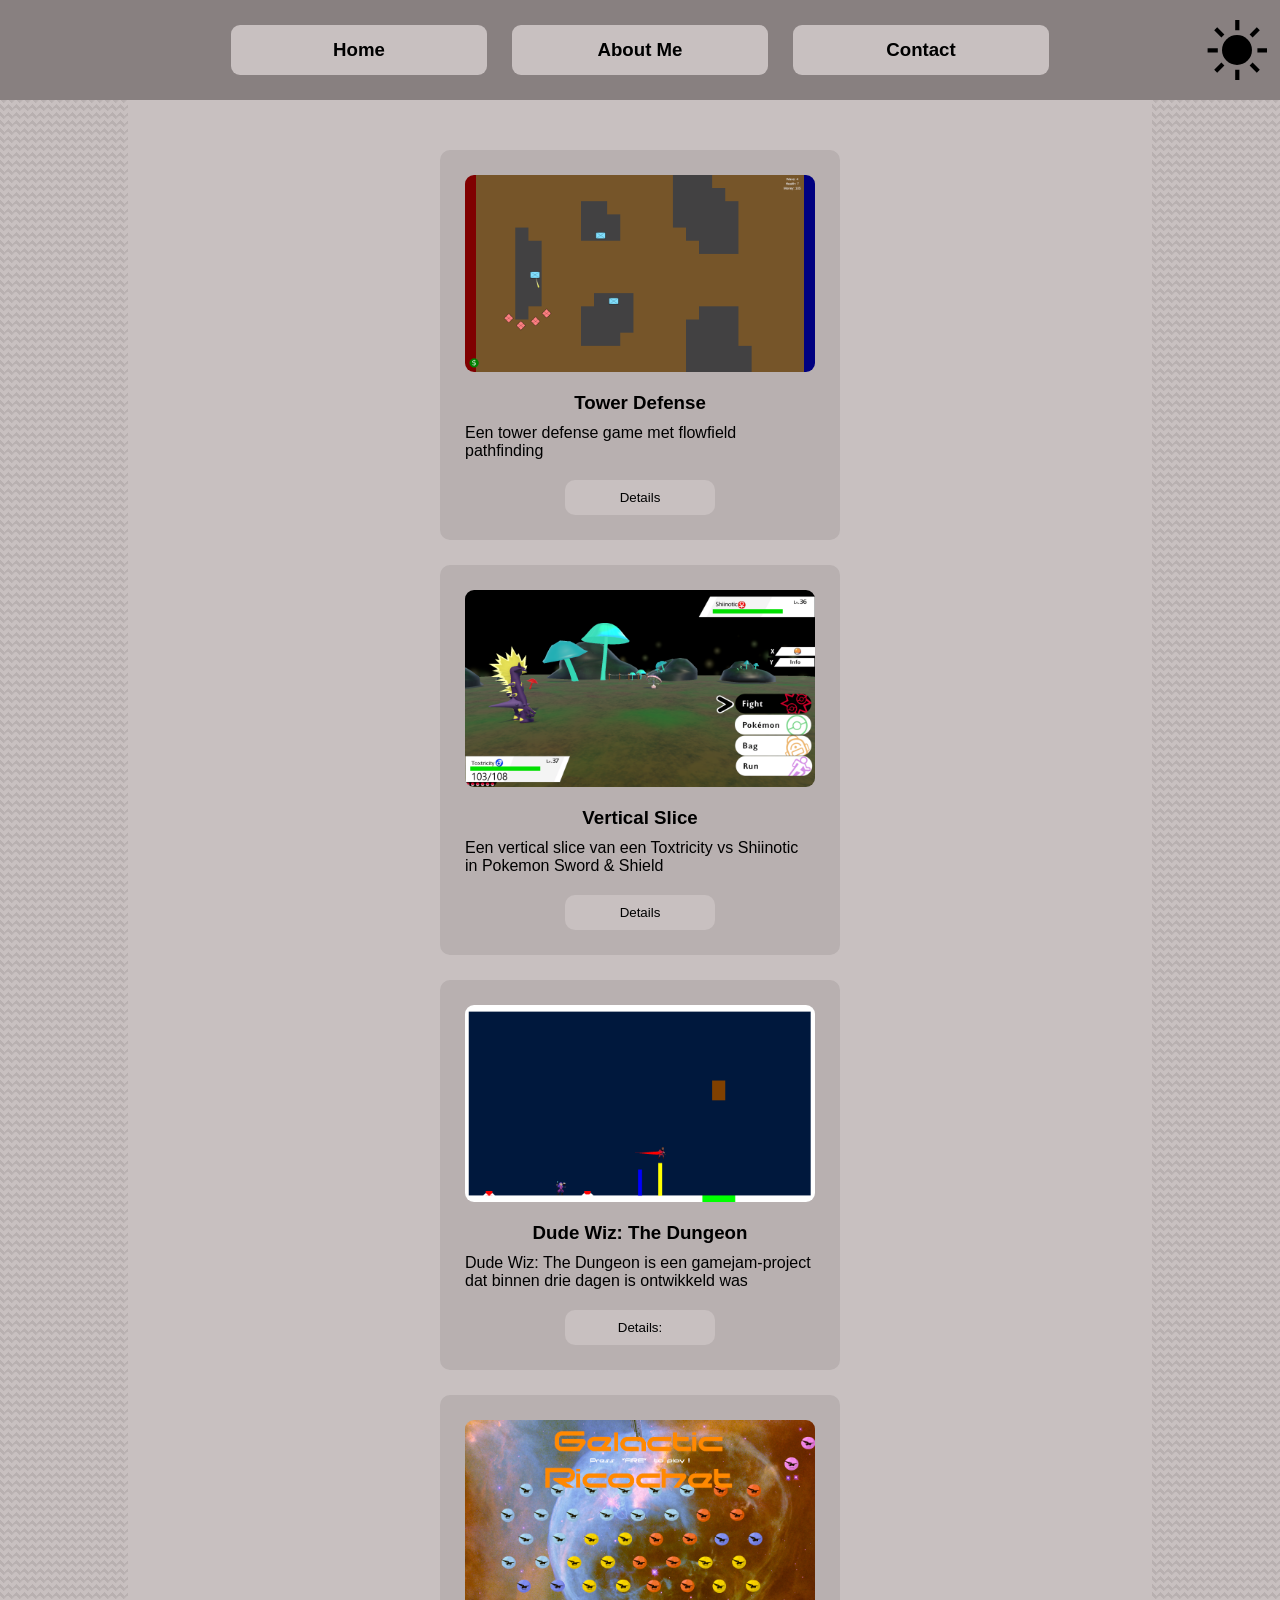
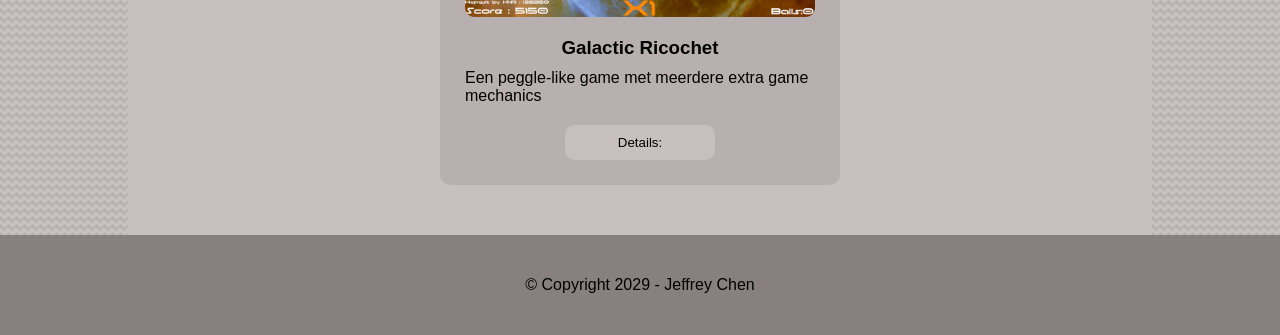
==== index.html @ 94def3a1 "Entry file" ====
<!DOCTYPE html>
<html lang="nl">

<head>
    <meta charset="UTF-8">
    <meta name="viewport" content="width=device-width, initial-scale=1.0">
    <title>Portfolio</title>
    <link rel="stylesheet" href="css/styles.css">
    <link rel="icon" type="image/jpg" href="img/fumo.jpg">
    <script>
        function getCookie(cname) {
            let name = cname + "=";
            let decodedCookie = decodeURIComponent(document.cookie);
            let ca = decodedCookie.split(';');
            for (let i = 0; i < ca.length; i++) {
                let c = ca[i];
                while (c.charAt(0) == ' ') {
                    c = c.substring(1);
                }
                if (c.indexOf(name) == 0) {
                    return c.substring(name.length, c.length);
                }
            }
            return "";
        } 
    </script>
    <script src="js/getURL.js">
        var url;
        // Check system theme and change to it
    </script>
    <script defer src="js/themeCheck.js">
        // Check system theme and change to it
    </script>
    <script defer src="js/themeChange.js">
        // Theme change script
    </script>
</head>

<body class="shadow" onload="getURL(), themeCheck()">
    <header>
        <nav>
            <ul id="navLinks">
                <li><a href="." class="headerLinks">Home</a></li>
                <li><a href="aboutme/" class="headerLinks">About Me</a></li>
                <li><a href="contact/" class="headerLinks">Contact</a></li>
            </ul>
        </nav>
        <input type="image" src="img/moon.svg" alt="Theme change button" id="theme">
    </header>   
    <main>
        <div id="innerContent">
            <ul id="projectList">
                <li>
                    <a href="https://github.com/38684/TowerDefense" class="projectImage">
                        <img src="img/projects/TowerDefense.png" alt="">
                    </a>
                    <div>
                        <h3>Tower Defense</h3>
                        <p>Een tower defense game met flowfield pathfinding</p>
                    </div>
                    <a href="https://github.com/38684/TowerDefense" class="detailButton">
                        <input type="button" value="Details">
                    </a>
                </li>
                <li>
                    <a href="https://github.com/38684/Vert  al-Slice-Pokemon" class="projectImage">
                        <img src="img/projects/VerticalSlice.png" alt="">
                    </a>
                    <div>
                        <h3>Vertical Slice</h3>
                        <p>Een vertical slice van een Toxtricity vs Shiinotic in Pokemon Sword & Shield</p>
                    </div>
                    <a href="https://github.com/38684/Vertical-Slice-Pokemon" class="detailButton">
                        <input type="button" value="Details">
                    </a>
                </li>
                <li>
                    <a href="https://github.com/MixmasterX28/YoungAndOldGamejam" class="projectImage">
                        <img src="img/projects/YoungAndOldGameJam.png" alt="">
                    </a>
                    <div>
                        <h3>Dude Wiz: The Dungeon</h3>
                        <p>Dude Wiz: The Dungeon is een gamejam-project dat binnen drie dagen is ontwikkeld was</p>
                    </div>
                    <a href="https://github.com/38684/TowerDefense" class="detailButton">
                        <input type="button" value="Details:">
                    </a>
                </li>
                <li>
                    <a href="" class="projectImage">
                        <img src="img/projects/GalacticRicochet.png" alt="">
                    </a>
                    <div>
                        <h3>Galactic Ricochet</h3>
                        <p>Een peggle-like game met meerdere extra game mechanics</p>
                    </div>
                    <a href="" class="detailButton">
                        <input type="button" value="Details:">
                    </a>
                </li>
            </ul>
        </div>
    </main>
    <footer>
        <p>&copy; Copyright 2029 - Jeffrey Chen</p>
    </footer>
</body>

</html>
---- css/styles.css ----
* {
    margin: 0;
    padding: 0;
}

/*Theme colors*/
:root {
    --header-color: #50506E;
    --article-color: #8888BB;
    --div-color: #696990;
    --text-color: #EEEEEE;
}

[theme="light"] {
    --header-color: #888080;
    --article-color: #B8B0B0;
    --div-color: #C8C0C0;
    --text-color: #000000;
}

/*Background dim when in dark mode*/
.dim {
    box-shadow: inset 0 0 0 1000px rgba(13, 13, 13, .5);
}

html {
    scroll-behavior: smooth;
}

header {
    width: 100%;
    height: 100px;
    box-sizing: border-box;
    background-color: var(--header-color);
    display: grid;
    grid-template-columns: 0fr 1fr 0fr;
    transition: 0.2s;
    align-items: center;
    padding: 0px 20px;
}

a {
    width: 100%;
    border: 0;
    background: none;
    text-align: center;
    line-height: 50px;
    text-decoration: none;
    font-family: Arial, Helvetica, sans-serif;
}

nav {
    grid-column: 2;
    display: flex;
    justify-content: center;
    max-width: 100%;
    height: 50px;
}

#navLinks {
    list-style: none;
    display: flex;
    justify-content: center;
    overflow: auto;
    gap: 25px;
    flex-wrap: wrap;
    padding: 0;
}

#navLinks > li {
    display: flex;
    justify-content: center;
    width: 20vw;
    border-radius: 1vh;
}

#navLinks > li > a {
    color: var(--text-color);   
    border: 0;
    font-size: 14pt;
    font-weight: 600;
    background: none;
}

#navLinks > li:hover {
    background-color: #000000;
}

#theme {
    width: 60px;
    height: 60px;
    border-style: none;
    background-color: transparent;
    grid-column: end;
    position: absolute;
    right: 1%;
}

main, article {
    box-sizing: border-box;
    width: 100%;
    min-height: 80vh;
    transition: 0.2s;
    padding: 0px 10vw;
    background-color: #696990;
        background-image: linear-gradient(135deg, var(--article-color) 10%, transparent 25%), linear-gradient(225deg, var(--article-color) 25%, transparent 25%), linear-gradient(45deg, var(--article-color) 25%, transparent 25%), linear-gradient(315deg, var(--article-color) 25%, var(--div-color) 25%);
        background-position: 4px 0, 4px 0, 0 0, 0 0;
        background-size: 8px 8px;
        background-repeat: repeat;
}

#innerContent {
    background-color: var(--div-color);
    min-height: 80vh;
    padding: 50px 200px;
}

div {
    gap: 30px;
    transition: 0.2s;
}

h1, h2, h3, p {
    font-family: Arial, Helvetica, sans-serif;
    color: var(--text-color);
}   

#projectList {
    display: flex;
    flex-wrap: wrap;
    gap: 25px;
    justify-content: center;
}

#projectList > li {
    display: flex;
    width: 350px;
    flex-wrap: wrap;
    justify-content: center;
    background-color: var(--article-color);
    padding: 25px;
    border-radius: 10px;
}

#projectList > li > div {
    margin: 20px 0;
    display: flex;
    flex-direction: column;
    align-items: center;
    gap: 10px;
}

.projectImage {
    max-height: 197px;
}

.projectImage > img {
    width: 350px;
    height: 197px;
    border: none;
    border-radius: 1vh;
}

.detailButton {
    display: flex;
    width: 150px;
    height: 35px;
}

.detailButton > input {
    border: none;
    width: 100%;
    height: 100%;
    border-radius: 10px;
    color: var(--text-color);
    background-color: var(--div-color);
    cursor: pointer;
}

#portrait {
    width: 200px;
    height: 200px;
    border-radius: 50%;
}

#aboutMe {
    display: flex;
    justify-content: center;
    align-items: center;
}

#skills {
    padding: 50px 150px;
    display: flex;
    flex-direction: column;
    align-items: center;
}

#skills > div {
    display: flex;
    gap: 25px;
}

.logo {
    width: 100px;
}

li {
    font-family: Arial, Helvetica, sans-serif;
    color: var(--text-color);
    background-color: var(--div-color);
}

#contact {
    display: flex;
    flex-direction: column;
    justify-content: center;
    align-items: center;
}

#contact > h2 {
    text-align: center;
    text-wrap: unset;
}

.contacts {
    width: 50vw;
    height: 10vw;
    padding: 50px;
    display: flex;
    align-items: center;
    border-radius: 50px;
    background-color: var(--article-color);
}

footer {
    width: 100%;
    height: 100px;
    box-sizing: border-box;
    transition: 0.2s;
    background-color: var(--header-color);
    display: flex;
    justify-content: center;
    align-items: center;
    padding: 0px 20px;
}
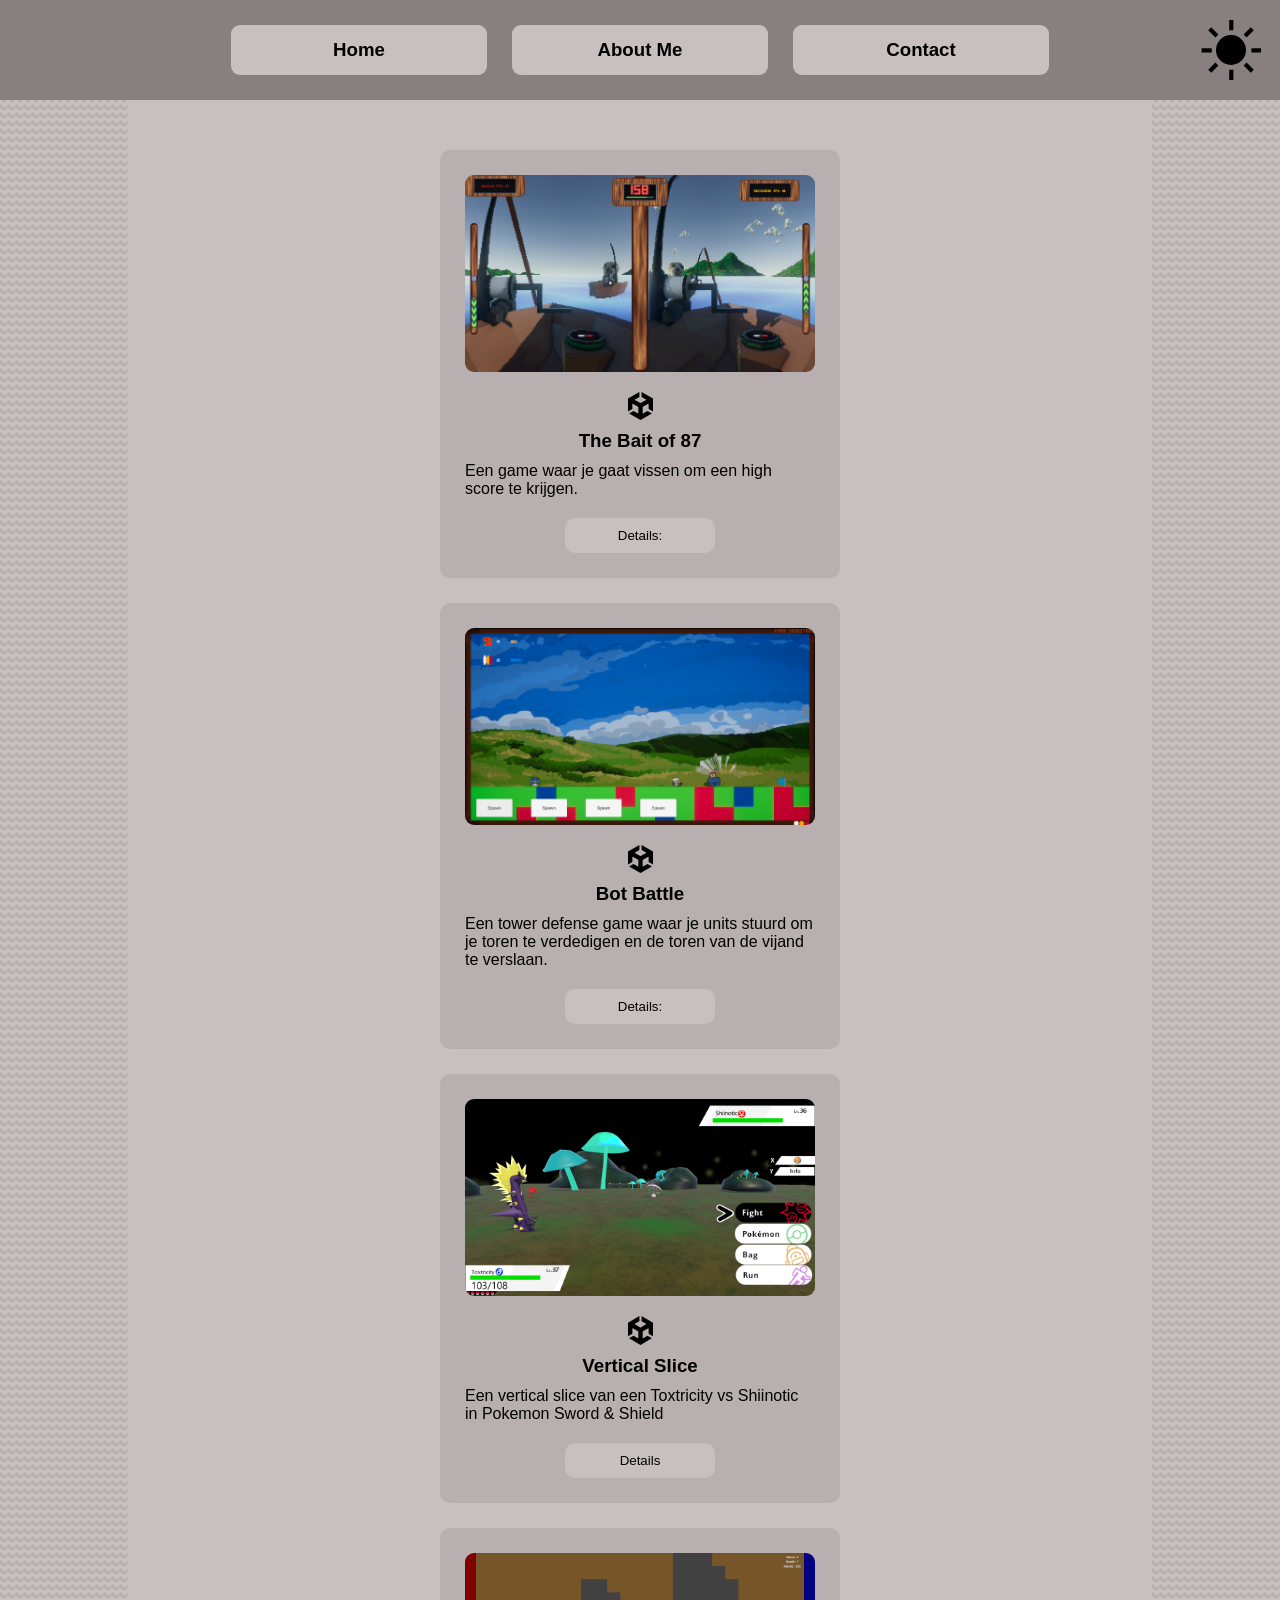
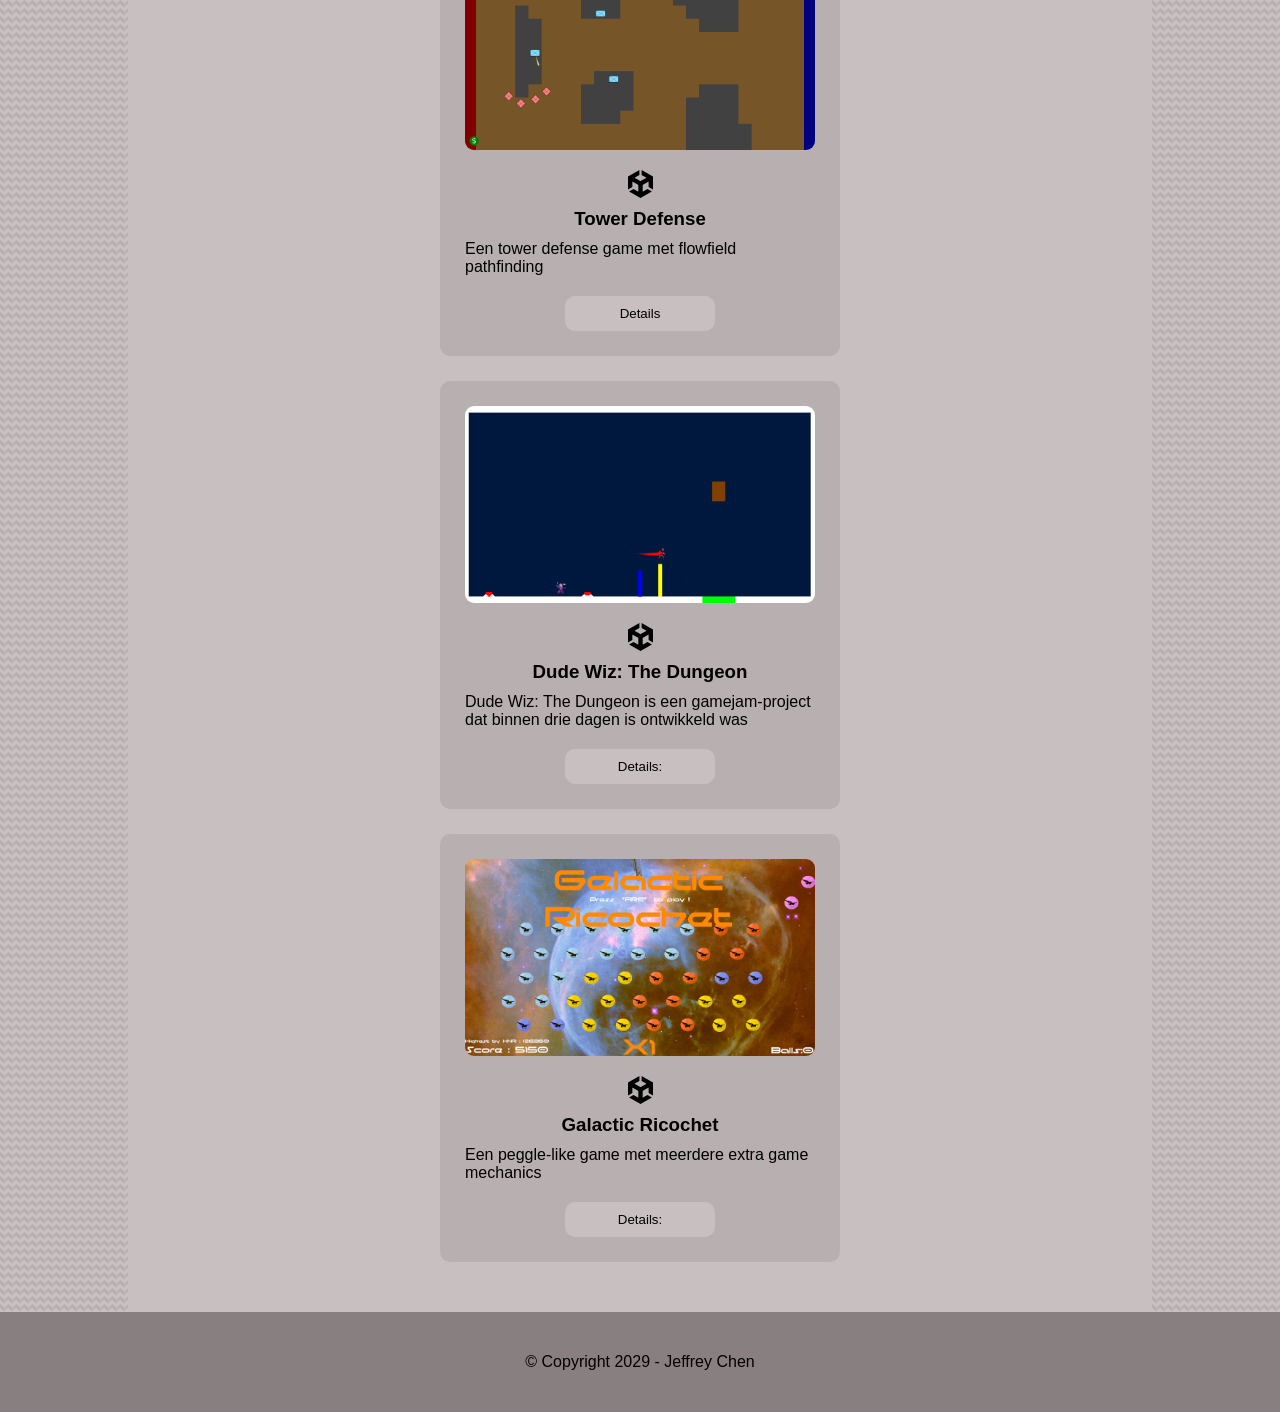
==== commit 62937977: "More Projects" ====
--- a/index.html
+++ b/index.html
@@ -22,11 +22,7 @@
                 }
             }
             return "";
-        } 
-    </script>
-    <script src="js/getURL.js">
-        var url;
-        // Check system theme and change to it
+        }
     </script>
     <script defer src="js/themeCheck.js">
         // Check system theme and change to it
@@ -36,7 +32,7 @@
     </script>
 </head>
 
-<body class="shadow" onload="getURL(), themeCheck()">
+<body class="shadow" onload="themeCheck(), themeRecheck()">
     <header>
         <nav>
             <ul id="navLinks">
@@ -45,56 +41,87 @@
                 <li><a href="contact/" class="headerLinks">Contact</a></li>
             </ul>
         </nav>
-        <input type="image" src="img/moon.svg" alt="Theme change button" id="theme">
+        <input type="image" src="img/icon/moon.svg" alt="Theme change button" id="theme">
     </header>   
     <main>
         <div id="innerContent">
             <ul id="projectList">
                 <li>
-                    <a href="https://github.com/38684/TowerDefense" class="projectImage">
-                        <img src="img/projects/TowerDefense.png" alt="">
+                    <a href="https://github.com/EPUJelly/Gamejam-2627-gd-fs-team-TheByteOf87" class="thumbnail" target="_blank" rel="noopener noreferrer">
+                        <img src="img/projects/TheBaitof87.png" alt="">
                     </a>
                     <div>
-                        <h3>Tower Defense</h3>
-                        <p>Een tower defense game met flowfield pathfinding</p>
+                        <img src="img/logos/Unity_Logo.svg" alt="" class="projectLogo invert2">
+                        <h3>The Bait of 87</h3>
+                        <p>Een game waar je gaat vissen om een high score te krijgen.</p>
                     </div>
-                    <a href="https://github.com/38684/TowerDefense" class="detailButton">
+                    <a href="https://github.com/EPUJelly/Gamejam-2627-gd-fs-team-TheByteOf87" class="detailButton" target="_blank" rel="noopener noreferrer">
+                        <input type="button" value="Details:">
+                    </a>
+                </li>
+                <li>
+                    <a href="https://github.com/EPUJelly/bot-battle" class="thumbnail" target="_blank" rel="noopener noreferrer">
+                        <img src="img/projects/BotBattle.png" alt="">
+                    </a>
+                    <div>
+                        <img src="img/logos/Unity_Logo.svg" alt="" class="projectLogo invert2">
+                        <h3>Bot Battle</h3>
+                        <p>Een tower defense game waar je units stuurd om je toren te verdedigen en de toren van de vijand te verslaan.</p>
+                    </div>
+                    <a href="https://github.com/EPUJelly/bot-battle" class="detailButton" target="_blank" rel="noopener noreferrer">
+                        <input type="button" value="Details:">
+                    </a>
+                </li>
+                <li>
+                    <a href="https://github.com/JeffreyChen2007/Vertical-Slice-Pokemon" class="thumbnail" target="_blank" rel="noopener noreferrer">
+                        <img src="img/projects/VerticalSlice.png" alt="">
+                    </a>
+                    <div>
+                        <img src="img/logos/Unity_Logo.svg" alt="" class="projectLogo invert2">
+                        <h3>Vertical Slice</h3>
+                        <p>Een vertical slice van een Toxtricity vs Shiinotic in Pokemon Sword & Shield</p>
+                    </div>
+                    <a href="https://github.com/JeffreyChen2007/Vertical-Slice-Pokemon" class="detailButton" target="_blank" rel="noopener noreferrer">
                         <input type="button" value="Details">
                     </a>
                 </li>
                 <li>
-                    <a href="https://github.com/38684/Vert  al-Slice-Pokemon" class="projectImage">
-                        <img src="img/projects/VerticalSlice.png" alt="">
+                    <a href="https://github.com/JeffreyChen2007/TowerDefense" class="thumbnail" target="_blank" rel="noopener noreferrer">
+                        <img src="img/projects/TowerDefense.png" alt="">
                     </a>
                     <div>
-                        <h3>Vertical Slice</h3>
-                        <p>Een vertical slice van een Toxtricity vs Shiinotic in Pokemon Sword & Shield</p>
+                        <img src="img/logos/Unity_Logo.svg" alt="" class="projectLogo invert2">
+                        <h3>Tower Defense</h3>
+                        <p>Een tower defense game met flowfield pathfinding</p>
                     </div>
-                    <a href="https://github.com/38684/Vertical-Slice-Pokemon" class="detailButton">
+                    <a href="https://github.com/JeffreyChen2007/TowerDefense" class="detailButton" target="_blank" rel="noopener noreferrer">
                         <input type="button" value="Details">
                     </a>
                 </li>
                 <li>
-                    <a href="https://github.com/MixmasterX28/YoungAndOldGamejam" class="projectImage">
+                    <a href="https://github.com/MixmasterX28/YoungAndOldGamejam" class="thumbnail" target="_blank" rel="noopener noreferrer">
                         <img src="img/projects/YoungAndOldGameJam.png" alt="">
                     </a>
                     <div>
+                        <img src="img/logos/Unity_Logo.svg" alt="" class="projectLogo invert2">
                         <h3>Dude Wiz: The Dungeon</h3>
                         <p>Dude Wiz: The Dungeon is een gamejam-project dat binnen drie dagen is ontwikkeld was</p>
                     </div>
-                    <a href="https://github.com/38684/TowerDefense" class="detailButton">
+                    <a href="https://github.com/JeffreyChen2007/TowerDefense" class="detailButton" target="_blank" rel="noopener noreferrer">
                         <input type="button" value="Details:">
                     </a>
-                </li>
-                <li>
-                    <a href="" class="projectImage">
+                </li><li>
+                    <a href="https://github.com/erwinhenraat/Galactic_Ricochet" class="thumbnail" target="_blank"
+                        rel="noopener noreferrer">
                         <img src="img/projects/GalacticRicochet.png" alt="">
                     </a>
                     <div>
+                        <img src="img/logos/Unity_Logo.svg" alt="" class="projectLogo invert2">
                         <h3>Galactic Ricochet</h3>
                         <p>Een peggle-like game met meerdere extra game mechanics</p>
                     </div>
-                    <a href="" class="detailButton">
+                    <a href="https://github.com/erwinhenraat/Galactic_Ricochet" class="detailButton" target="_blank"
+                        rel="noopener noreferrer">
                         <input type="button" value="Details:">
                     </a>
                 </li>
--- a/css/styles.css
+++ b/css/styles.css
@@ -9,6 +9,8 @@
     --article-color: #8888BB;
     --div-color: #696990;
     --text-color: #EEEEEE;
+    --invert1: 1;
+    --invert2: 0;
 }
 
 [theme="light"] {
@@ -16,11 +18,16 @@
     --article-color: #B8B0B0;
     --div-color: #C8C0C0;
     --text-color: #000000;
-}
-
-/*Background dim when in dark mode*/
-.dim {
-    box-shadow: inset 0 0 0 1000px rgba(13, 13, 13, .5);
+    --invert1: 0;
+    --invert2: 1;
+}
+
+.invert1 {
+    filter: invert(var(--invert1));
+}
+
+.invert2 {
+    filter: invert(var(--invert2));
 }
 
 html {
@@ -30,13 +37,10 @@
 header {
     width: 100%;
     height: 100px;
-    box-sizing: border-box;
     background-color: var(--header-color);
-    display: grid;
-    grid-template-columns: 0fr 1fr 0fr;
-    transition: 0.2s;
-    align-items: center;
-    padding: 0px 20px;
+    display: flex;
+    align-items: center;
+    justify-content: center;
 }
 
 a {
@@ -49,22 +53,10 @@
     font-family: Arial, Helvetica, sans-serif;
 }
 
-nav {
-    grid-column: 2;
-    display: flex;
-    justify-content: center;
-    max-width: 100%;
-    height: 50px;
-}
-
 #navLinks {
     list-style: none;
     display: flex;
-    justify-content: center;
-    overflow: auto;
     gap: 25px;
-    flex-wrap: wrap;
-    padding: 0;
 }
 
 #navLinks > li {
@@ -72,6 +64,7 @@
     justify-content: center;
     width: 20vw;
     border-radius: 1vh;
+    background-color: var(--div-color);
 }
 
 #navLinks > li > a {
@@ -83,7 +76,7 @@
 }
 
 #navLinks > li:hover {
-    background-color: #000000;
+    filter: brightness(85%);
 }
 
 #theme {
@@ -91,16 +84,14 @@
     height: 60px;
     border-style: none;
     background-color: transparent;
-    grid-column: end;
     position: absolute;
-    right: 1%;
+    right: 1.5%;
 }
 
 main, article {
     box-sizing: border-box;
     width: 100%;
     min-height: 80vh;
-    transition: 0.2s;
     padding: 0px 10vw;
     background-color: #696990;
         background-image: linear-gradient(135deg, var(--article-color) 10%, transparent 25%), linear-gradient(225deg, var(--article-color) 25%, transparent 25%), linear-gradient(45deg, var(--article-color) 25%, transparent 25%), linear-gradient(315deg, var(--article-color) 25%, var(--div-color) 25%);
@@ -110,20 +101,26 @@
 }
 
 #innerContent {
+    display: flex;
+    flex-direction: column;
+    align-items: center;
     background-color: var(--div-color);
     min-height: 80vh;
-    padding: 50px 200px;
+    padding: 50px 100px;
 }
 
 div {
     gap: 30px;
-    transition: 0.2s;
 }
 
 h1, h2, h3, p {
     font-family: Arial, Helvetica, sans-serif;
     color: var(--text-color);
-}   
+}
+
+.projectLogo {
+    width: 25px;
+}
 
 #projectList {
     display: flex;
@@ -150,11 +147,11 @@
     gap: 10px;
 }
 
-.projectImage {
+.thumbnail {
     max-height: 197px;
 }
 
-.projectImage > img {
+.thumbnail > img {
     width: 350px;
     height: 197px;
     border: none;
@@ -208,7 +205,6 @@
 li {
     font-family: Arial, Helvetica, sans-serif;
     color: var(--text-color);
-    background-color: var(--div-color);
 }
 
 #contact {
@@ -218,29 +214,78 @@
     align-items: center;
 }
 
-#contact > h2 {
-    text-align: center;
-    text-wrap: unset;
-}
-
 .contacts {
-    width: 50vw;
-    height: 10vw;
-    padding: 50px;
+    width: 300px;
+    height: 150px;
+    padding-left: 30px;
+    padding-right: 150px;
     display: flex;
     align-items: center;
     border-radius: 50px;
     background-color: var(--article-color);
 }
 
+.contacts > a {
+    color: var(--text-color);
+    text-decoration: underline;
+    text-wrap: nowrap;
+}
+
+.contactLogos {
+    width: 75px;
+}
+
+#textToCopy {
+    min-width: 175px;
+    padding: 3px 10px;
+    color: var(--text-color);
+    background-color: var(--div-color);
+}
+
+.projectImage {
+    width: 60%;
+}
+
+code {
+    color: var(--text-color);
+}
+
 footer {
     width: 100%;
     height: 100px;
     box-sizing: border-box;
-    transition: 0.2s;
     background-color: var(--header-color);
     display: flex;
     justify-content: center;
     align-items: center;
     padding: 0px 20px;
 }
+
+@media (max-width: 600px) {
+    header {
+        height: 330px;
+        padding: 0;
+        align-items: unset;
+    }
+
+    nav {
+        padding-top: 25px;
+    }
+
+    #navLinks {
+        flex-direction: column;
+    }
+    
+    #navLinks > li {
+        width: 80vw;
+    }
+
+    #theme {
+        bottom: 610px;
+        right: unset;
+    }
+
+    main, article {
+        padding: 0;
+    }
+}
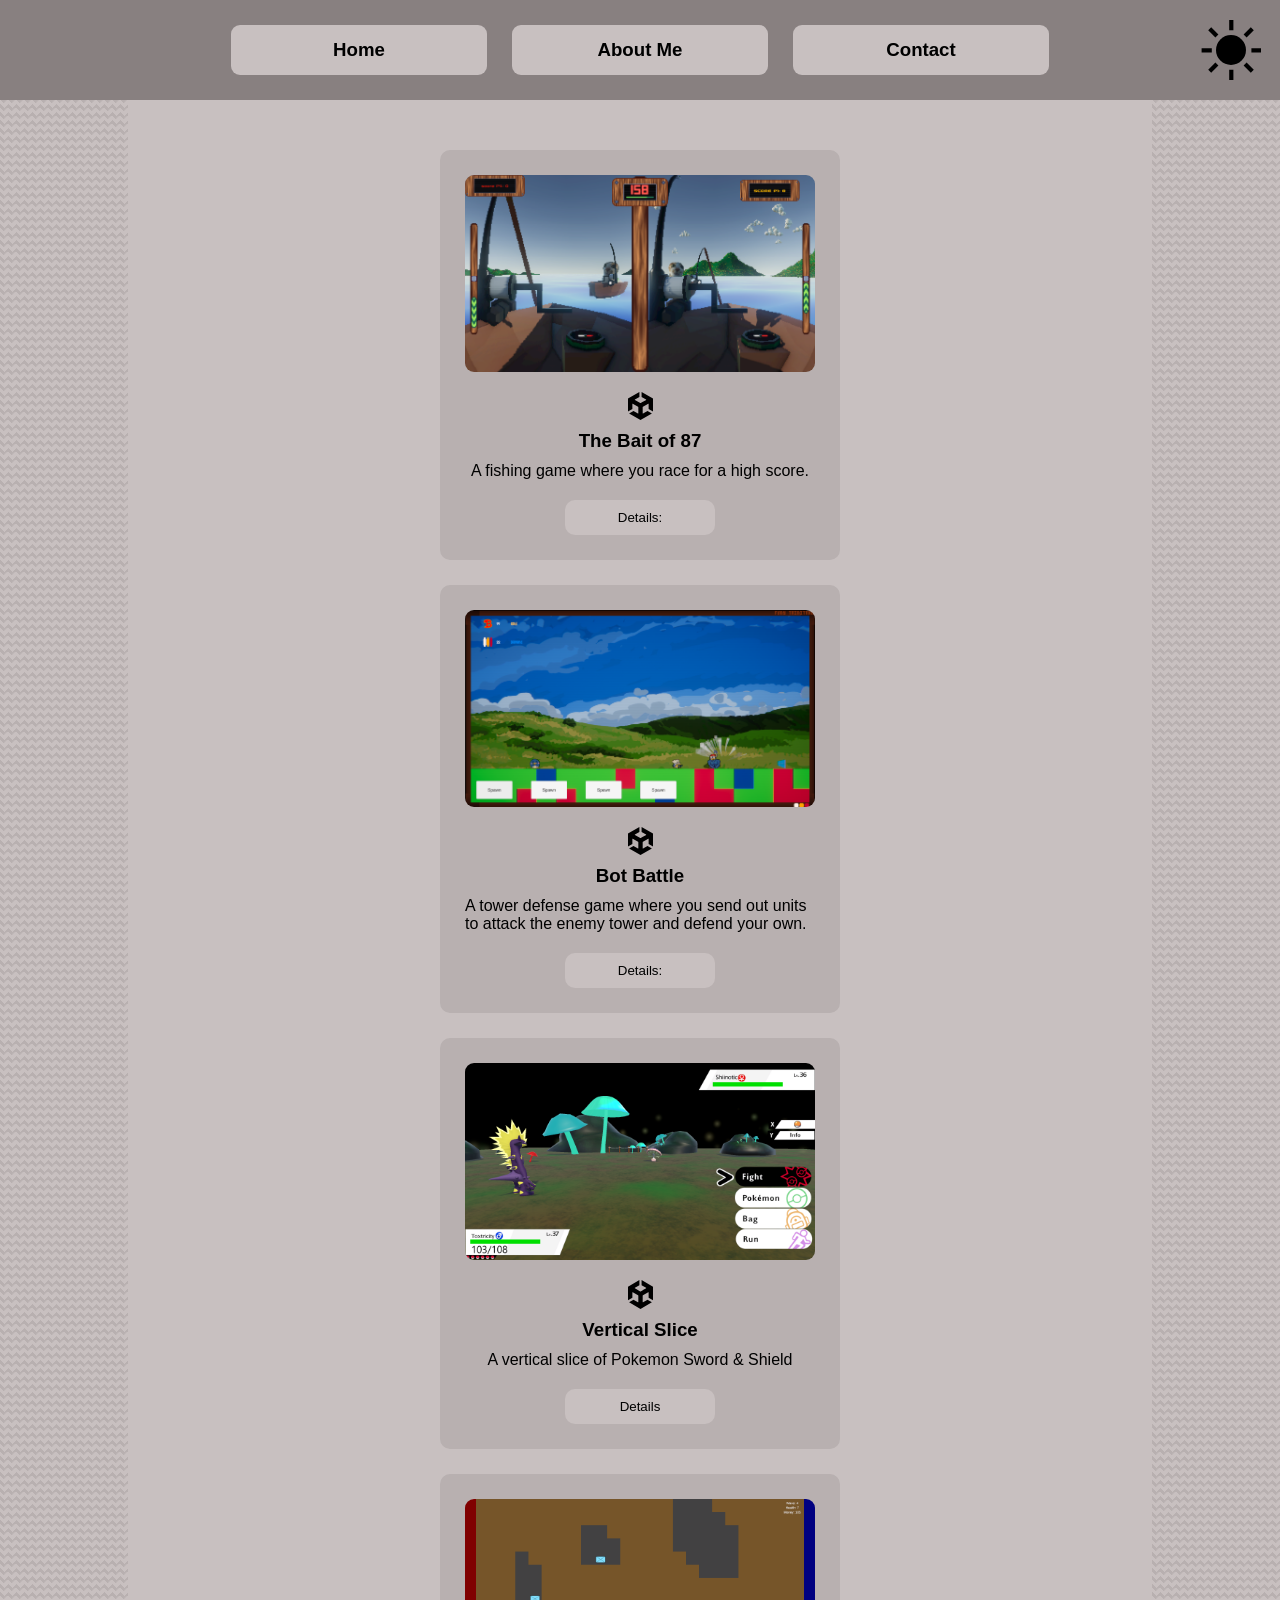
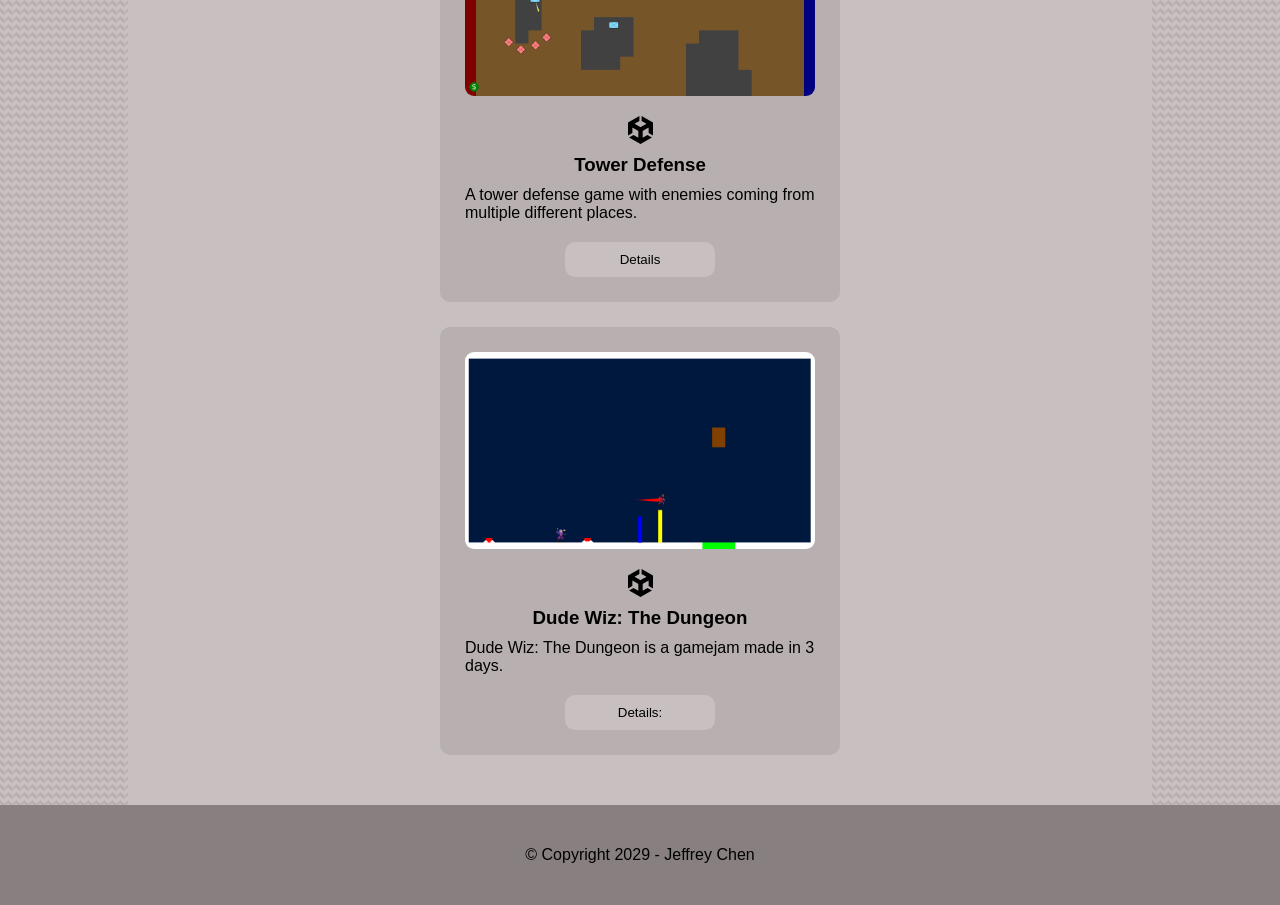
==== commit bbcc7b60: "English" ====
--- a/index.html
+++ b/index.html
@@ -53,7 +53,7 @@
                     <div>
                         <img src="img/logos/Unity_Logo.svg" alt="" class="projectLogo invert2">
                         <h3>The Bait of 87</h3>
-                        <p>Een game waar je gaat vissen om een high score te krijgen.</p>
+                        <p>A fishing game where you race for a high score.</p>
                     </div>
                     <a href="https://github.com/EPUJelly/Gamejam-2627-gd-fs-team-TheByteOf87" class="detailButton" target="_blank" rel="noopener noreferrer">
                         <input type="button" value="Details:">
@@ -66,7 +66,7 @@
                     <div>
                         <img src="img/logos/Unity_Logo.svg" alt="" class="projectLogo invert2">
                         <h3>Bot Battle</h3>
-                        <p>Een tower defense game waar je units stuurd om je toren te verdedigen en de toren van de vijand te verslaan.</p>
+                        <p>A tower defense game where you send out units to attack the enemy tower and defend your own.</p>
                     </div>
                     <a href="https://github.com/EPUJelly/bot-battle" class="detailButton" target="_blank" rel="noopener noreferrer">
                         <input type="button" value="Details:">
@@ -79,7 +79,7 @@
                     <div>
                         <img src="img/logos/Unity_Logo.svg" alt="" class="projectLogo invert2">
                         <h3>Vertical Slice</h3>
-                        <p>Een vertical slice van een Toxtricity vs Shiinotic in Pokemon Sword & Shield</p>
+                        <p> A vertical slice of Pokemon Sword & Shield</p>
                     </div>
                     <a href="https://github.com/JeffreyChen2007/Vertical-Slice-Pokemon" class="detailButton" target="_blank" rel="noopener noreferrer">
                         <input type="button" value="Details">
@@ -92,7 +92,7 @@
                     <div>
                         <img src="img/logos/Unity_Logo.svg" alt="" class="projectLogo invert2">
                         <h3>Tower Defense</h3>
-                        <p>Een tower defense game met flowfield pathfinding</p>
+                        <p>A tower defense game with enemies coming from multiple different places.</p>
                     </div>
                     <a href="https://github.com/JeffreyChen2007/TowerDefense" class="detailButton" target="_blank" rel="noopener noreferrer">
                         <input type="button" value="Details">
@@ -105,12 +105,13 @@
                     <div>
                         <img src="img/logos/Unity_Logo.svg" alt="" class="projectLogo invert2">
                         <h3>Dude Wiz: The Dungeon</h3>
-                        <p>Dude Wiz: The Dungeon is een gamejam-project dat binnen drie dagen is ontwikkeld was</p>
+                        <p>Dude Wiz: The Dungeon is a gamejam made in 3 days.</p>
                     </div>
                     <a href="https://github.com/JeffreyChen2007/TowerDefense" class="detailButton" target="_blank" rel="noopener noreferrer">
                         <input type="button" value="Details:">
                     </a>
-                </li><li>
+                </li>
+                <!-- <li>
                     <a href="https://github.com/erwinhenraat/Galactic_Ricochet" class="thumbnail" target="_blank"
                         rel="noopener noreferrer">
                         <img src="img/projects/GalacticRicochet.png" alt="">
@@ -118,13 +119,13 @@
                     <div>
                         <img src="img/logos/Unity_Logo.svg" alt="" class="projectLogo invert2">
                         <h3>Galactic Ricochet</h3>
-                        <p>Een peggle-like game met meerdere extra game mechanics</p>
+                        <p>A peggle-like game with multiple game mechanics</p>
                     </div>
                     <a href="https://github.com/erwinhenraat/Galactic_Ricochet" class="detailButton" target="_blank"
                         rel="noopener noreferrer">
                         <input type="button" value="Details:">
                     </a>
-                </li>
+                </li> -->
             </ul>
         </div>
     </main>
